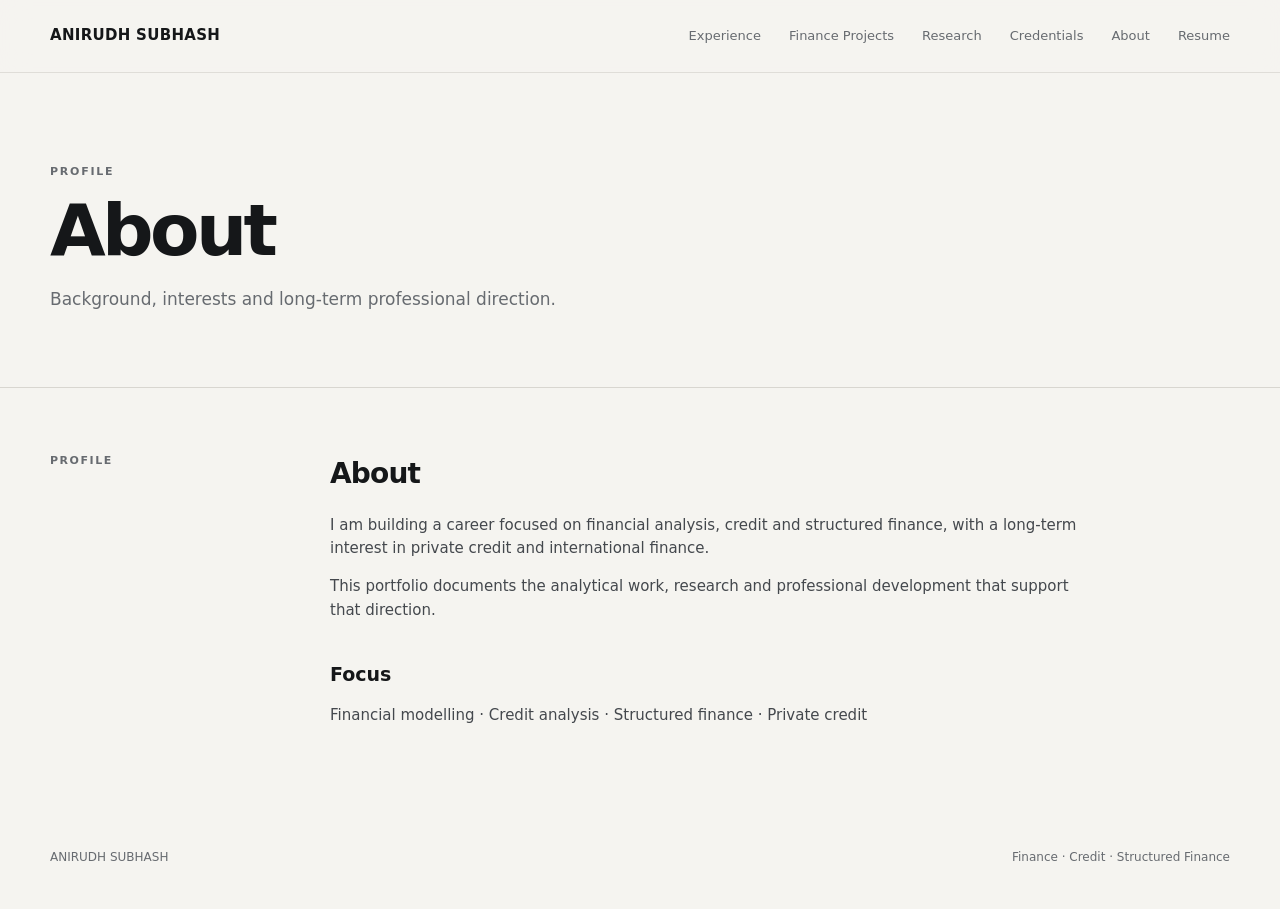
==== about.html @ 602c7611 "Add files via upload" ====
<!doctype html>
<html lang="en">
<head>
<meta charset="utf-8">
<meta name="viewport" content="width=device-width, initial-scale=1">
<title>About — Anirudh Subhash</title>
<meta name="description" content="Background, interests and long-term professional direction.">
<link rel="stylesheet" href="style.css">
</head>
<body>
<header class="site-header">
  <div class="container nav">
    <a class="wordmark" href="index.html">ANIRUDH SUBHASH</a>
    <nav class="nav-links">
      <a href="experience.html">Experience</a>
      <a href="finance-projects.html">Finance Projects</a>
      <a href="research.html">Research</a>
      <a href="credentials.html">Credentials</a>
      <a href="about.html">About</a>
      <a href="resume.html">Resume</a>
    </nav>
    <button class="menu" aria-label="Menu">☰</button>
  </div>
</header>
<main>
<section class="page-hero">
  <div class="container">
    <div class="eyebrow">Profile</div>
    <h1>About</h1>
    <p>Background, interests and long-term professional direction.</p>
  </div>
</section>
<section class="content">
  <div class="container">
    
<div class="content-grid">
  <div class="content-label">Profile</div>
  <div class="prose">
    <h2>About</h2>
    <p>I am building a career focused on financial analysis, credit and structured finance, with a long-term interest in private credit and international finance.</p>
    <p>This portfolio documents the analytical work, research and professional development that support that direction.</p>
    <h3>Focus</h3>
    <p>Financial modelling · Credit analysis · Structured finance · Private credit</p>
  </div>
</div>
  </div>
</section>
</main>
<footer class="footer"><div class="container footer-row"><span>ANIRUDH SUBHASH</span><span>Finance · Credit · Structured Finance</span></div></footer>
</body>
</html>
---- style.css ----
:root{
  --bg:#f5f4f0;
  --surface:#faf9f6;
  --text:#151719;
  --muted:#676b70;
  --line:#d8d6d0;
  --accent:#16283d;
  --accent-soft:#e9edf1;
  --max:1180px;
  --serif: Georgia, "Times New Roman", serif;
  --sans: Inter, ui-sans-serif, system-ui, -apple-system, BlinkMacSystemFont, "Segoe UI", sans-serif;
}
*{box-sizing:border-box}
html{scroll-behavior:smooth}
body{margin:0;background:var(--bg);color:var(--text);font-family:var(--sans);line-height:1.55}
a{color:inherit;text-decoration:none}
.container{width:min(calc(100% - 48px),var(--max));margin:0 auto}
.site-header{position:sticky;top:0;z-index:20;background:rgba(245,244,240,.92);backdrop-filter:blur(14px);border-bottom:1px solid rgba(216,214,208,.75)}
.nav{height:72px;display:flex;align-items:center;justify-content:space-between}
.wordmark{font-size:15px;font-weight:700;letter-spacing:.02em}
.nav-links{display:flex;gap:28px;align-items:center;font-size:13px;color:var(--muted)}
.nav-links a:hover,.text-link:hover{color:var(--accent)}
.menu{display:none;background:none;border:0;font-size:22px}
.eyebrow{font-size:11px;letter-spacing:.16em;text-transform:uppercase;color:var(--muted);font-weight:700}
.hero{padding:116px 0 88px;border-bottom:1px solid var(--line)}
.hero h1{font-size:clamp(54px,8vw,92px);line-height:.96;letter-spacing:-.055em;margin:18px 0 30px;font-weight:650;max-width:900px}
.hero .position{font-size:20px;color:var(--accent);margin-bottom:10px}
.hero .location{font-size:14px;color:var(--muted)}
.hero-copy{max-width:720px;font-size:18px;color:#41454a;margin:34px 0 0}
.hero-actions{display:flex;gap:12px;margin-top:34px;flex-wrap:wrap}
.button{display:inline-flex;align-items:center;justify-content:center;min-height:44px;padding:0 18px;border:1px solid var(--text);font-size:13px;font-weight:650;transition:.2s ease}
.button.primary{background:var(--accent);color:#fff;border-color:var(--accent)}
.button.secondary{background:transparent}
.button:hover{transform:translateY(-1px)}
.section{padding:82px 0;border-bottom:1px solid var(--line)}
.section-head{display:flex;justify-content:space-between;gap:30px;align-items:end;margin-bottom:32px}
.section h2{font-size:34px;letter-spacing:-.035em;margin:7px 0 0}
.section-intro{max-width:520px;color:var(--muted);font-size:15px}
.card-grid{display:grid;grid-template-columns:repeat(2,minmax(0,1fr));gap:1px;background:var(--line);border:1px solid var(--line)}
.card{display:flex;flex-direction:column;justify-content:space-between;min-height:250px;padding:30px;background:var(--surface);transition:background .2s ease, transform .2s ease}
.card:hover{background:#fff;transform:translateY(-2px)}
.card-num{font-family:var(--serif);font-size:16px;color:var(--muted)}
.card h3{font-size:22px;letter-spacing:-.02em;margin:28px 0 8px}
.card p{font-size:14px;color:var(--muted);max-width:430px;margin:0}
.card-arrow{align-self:flex-end;font-size:20px;color:var(--accent)}
.footer{padding:42px 0;color:var(--muted);font-size:12px}
.footer-row{display:flex;justify-content:space-between;gap:20px}
.page-hero{padding:90px 0 58px;border-bottom:1px solid var(--line)}
.page-hero h1{font-size:clamp(44px,6vw,72px);letter-spacing:-.05em;line-height:1;margin:14px 0 20px}
.page-hero p{max-width:700px;color:var(--muted);font-size:17px}
.content{padding:64px 0}
.content-grid{display:grid;grid-template-columns:220px 1fr;gap:60px}
.content-label{font-size:11px;text-transform:uppercase;letter-spacing:.14em;font-weight:700;color:var(--muted)}
.prose{max-width:760px}
.prose h2{font-size:28px;letter-spacing:-.03em;margin:0 0 18px}
.prose h3{font-size:19px;margin:38px 0 10px}
.prose p,.prose li{font-size:15px;color:#44484d}
.prose ul{padding-left:20px}
.meta{display:grid;grid-template-columns:repeat(3,1fr);border:1px solid var(--line);margin:30px 0}
.meta div{padding:18px;border-right:1px solid var(--line)}
.meta div:last-child{border-right:0}
.meta span{display:block;font-size:10px;text-transform:uppercase;letter-spacing:.12em;color:var(--muted);margin-bottom:5px}
.project-list{display:grid;gap:12px}
.project-row{display:grid;grid-template-columns:90px 1fr auto;gap:24px;align-items:center;border-top:1px solid var(--line);padding:24px 0}
.project-row:last-child{border-bottom:1px solid var(--line)}
.project-row .number{font-family:var(--serif);color:var(--muted)}
.project-row h3{margin:0;font-size:19px}
.project-row p{margin:4px 0 0;color:var(--muted);font-size:13px}
.status{font-size:10px;text-transform:uppercase;letter-spacing:.1em;color:var(--muted);white-space:nowrap}
.note{padding:20px;border-left:2px solid var(--accent);background:var(--accent-soft);font-size:14px;color:#3f454b}
.resume-box{border:1px solid var(--line);background:var(--surface);padding:38px;display:flex;justify-content:space-between;align-items:center;gap:30px}
.small{font-size:12px;color:var(--muted)}
@media(max-width:760px){
  .container{width:min(calc(100% - 32px),var(--max))}
  .nav-links{display:none}
  .menu{display:block}
  .hero{padding:82px 0 64px}
  .hero h1{font-size:52px}
  .hero-copy{font-size:16px}
  .card-grid{grid-template-columns:1fr}
  .card{min-height:210px}
  .content-grid{grid-template-columns:1fr;gap:25px}
  .meta{grid-template-columns:1fr}
  .meta div{border-right:0;border-bottom:1px solid var(--line)}
  .meta div:last-child{border-bottom:0}
  .project-row{grid-template-columns:48px 1fr}
  .project-row .status{grid-column:2}
  .resume-box{display:block}
  .resume-box .button{margin-top:22px}
  .footer-row{display:block}
}
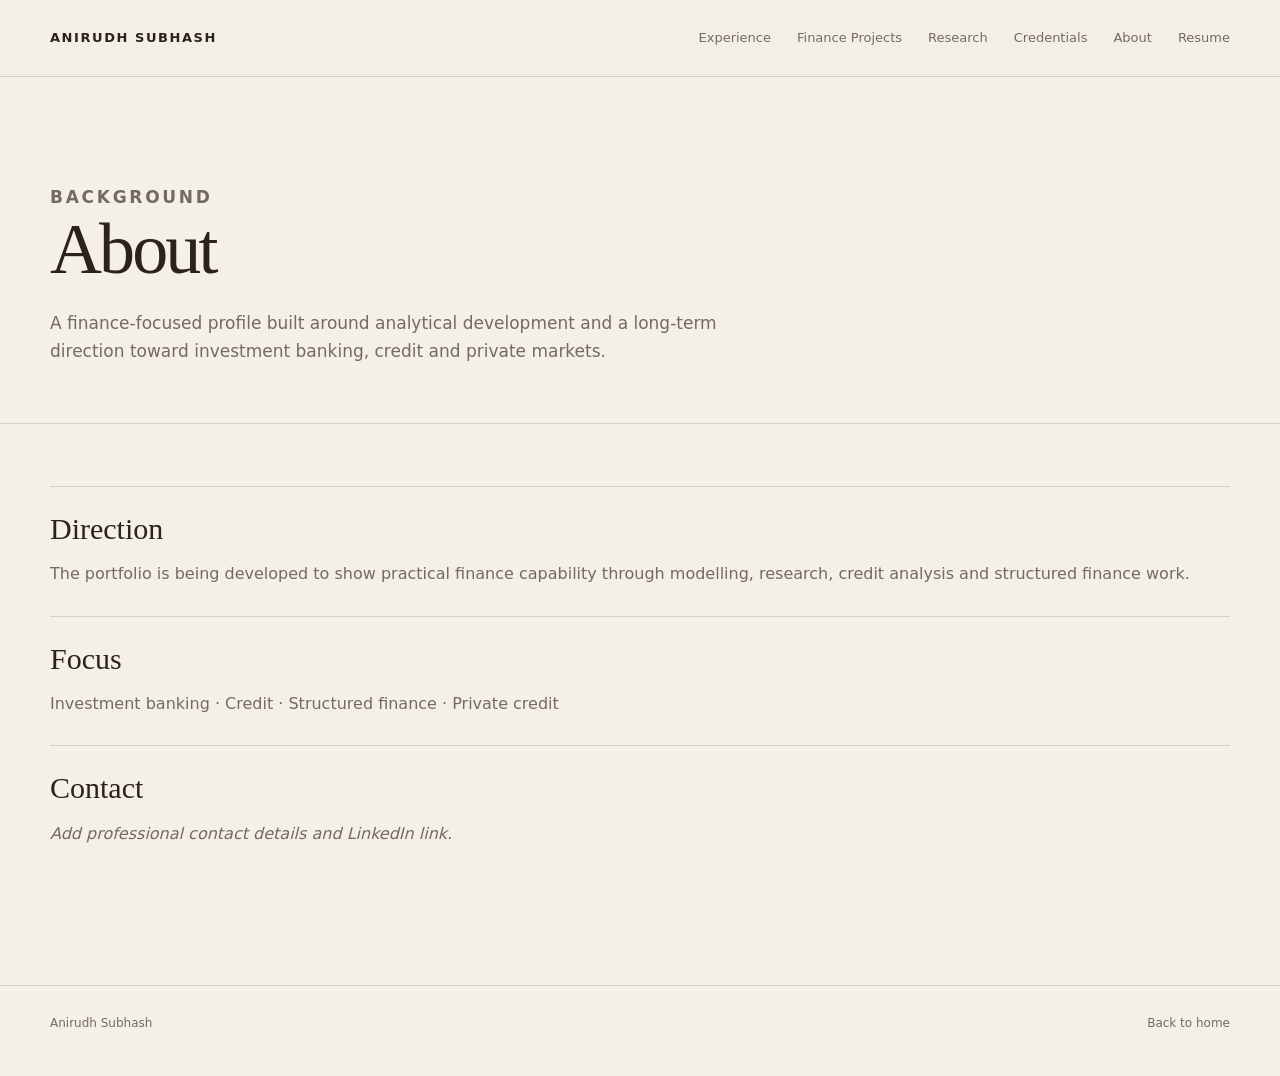
==== commit 6097e84c: "Add files via upload" ====
--- a/about.html
+++ b/about.html
@@ -1,51 +1 @@
-<!doctype html>
-<html lang="en">
-<head>
-<meta charset="utf-8">
-<meta name="viewport" content="width=device-width, initial-scale=1">
-<title>About — Anirudh Subhash</title>
-<meta name="description" content="Background, interests and long-term professional direction.">
-<link rel="stylesheet" href="style.css">
-</head>
-<body>
-<header class="site-header">
-  <div class="container nav">
-    <a class="wordmark" href="index.html">ANIRUDH SUBHASH</a>
-    <nav class="nav-links">
-      <a href="experience.html">Experience</a>
-      <a href="finance-projects.html">Finance Projects</a>
-      <a href="research.html">Research</a>
-      <a href="credentials.html">Credentials</a>
-      <a href="about.html">About</a>
-      <a href="resume.html">Resume</a>
-    </nav>
-    <button class="menu" aria-label="Menu">☰</button>
-  </div>
-</header>
-<main>
-<section class="page-hero">
-  <div class="container">
-    <div class="eyebrow">Profile</div>
-    <h1>About</h1>
-    <p>Background, interests and long-term professional direction.</p>
-  </div>
-</section>
-<section class="content">
-  <div class="container">
-    
-<div class="content-grid">
-  <div class="content-label">Profile</div>
-  <div class="prose">
-    <h2>About</h2>
-    <p>I am building a career focused on financial analysis, credit and structured finance, with a long-term interest in private credit and international finance.</p>
-    <p>This portfolio documents the analytical work, research and professional development that support that direction.</p>
-    <h3>Focus</h3>
-    <p>Financial modelling · Credit analysis · Structured finance · Private credit</p>
-  </div>
-</div>
-  </div>
-</section>
-</main>
-<footer class="footer"><div class="container footer-row"><span>ANIRUDH SUBHASH</span><span>Finance · Credit · Structured Finance</span></div></footer>
-</body>
-</html>+<!doctype html><html lang="en"><head><meta charset="utf-8"><meta name="viewport" content="width=device-width,initial-scale=1"><title>About — Anirudh Subhash</title><link rel="stylesheet" href="style.css"></head><body><header class="site-header"><div class="container header-inner"><a class="brand" href="index.html">Anirudh Subhash</a><nav class="nav"><a href="experience.html">Experience</a><a href="finance-projects.html">Finance Projects</a><a href="research.html">Research</a><a href="credentials.html">Credentials</a><a href="about.html">About</a><a href="resume.html">Resume</a></nav></div></header><main><section class="page-hero"><div class="container"><p class="eyebrow">Background</p><h1>About</h1><p>A finance-focused profile built around analytical development and a long-term direction toward investment banking, credit and private markets.</p></div></section><section class="content"><div class="container"><div class="content-card"><h2>Direction</h2><p>The portfolio is being developed to show practical finance capability through modelling, research, credit analysis and structured finance work.</p></div><div class="content-card"><h2>Focus</h2><p>Investment banking · Credit · Structured finance · Private credit</p></div><div class="content-card"><h2>Contact</h2><p class="placeholder">Add professional contact details and LinkedIn link.</p></div></div></section></main><footer class="footer"><div class="container footer-inner"><span>Anirudh Subhash</span><a href="index.html">Back to home</a></div></footer></body></html>
--- a/style.css
+++ b/style.css
@@ -1,92 +1 @@
-
-:root{
-  --bg:#f5f4f0;
-  --surface:#faf9f6;
-  --text:#151719;
-  --muted:#676b70;
-  --line:#d8d6d0;
-  --accent:#16283d;
-  --accent-soft:#e9edf1;
-  --max:1180px;
-  --serif: Georgia, "Times New Roman", serif;
-  --sans: Inter, ui-sans-serif, system-ui, -apple-system, BlinkMacSystemFont, "Segoe UI", sans-serif;
-}
-*{box-sizing:border-box}
-html{scroll-behavior:smooth}
-body{margin:0;background:var(--bg);color:var(--text);font-family:var(--sans);line-height:1.55}
-a{color:inherit;text-decoration:none}
-.container{width:min(calc(100% - 48px),var(--max));margin:0 auto}
-.site-header{position:sticky;top:0;z-index:20;background:rgba(245,244,240,.92);backdrop-filter:blur(14px);border-bottom:1px solid rgba(216,214,208,.75)}
-.nav{height:72px;display:flex;align-items:center;justify-content:space-between}
-.wordmark{font-size:15px;font-weight:700;letter-spacing:.02em}
-.nav-links{display:flex;gap:28px;align-items:center;font-size:13px;color:var(--muted)}
-.nav-links a:hover,.text-link:hover{color:var(--accent)}
-.menu{display:none;background:none;border:0;font-size:22px}
-.eyebrow{font-size:11px;letter-spacing:.16em;text-transform:uppercase;color:var(--muted);font-weight:700}
-.hero{padding:116px 0 88px;border-bottom:1px solid var(--line)}
-.hero h1{font-size:clamp(54px,8vw,92px);line-height:.96;letter-spacing:-.055em;margin:18px 0 30px;font-weight:650;max-width:900px}
-.hero .position{font-size:20px;color:var(--accent);margin-bottom:10px}
-.hero .location{font-size:14px;color:var(--muted)}
-.hero-copy{max-width:720px;font-size:18px;color:#41454a;margin:34px 0 0}
-.hero-actions{display:flex;gap:12px;margin-top:34px;flex-wrap:wrap}
-.button{display:inline-flex;align-items:center;justify-content:center;min-height:44px;padding:0 18px;border:1px solid var(--text);font-size:13px;font-weight:650;transition:.2s ease}
-.button.primary{background:var(--accent);color:#fff;border-color:var(--accent)}
-.button.secondary{background:transparent}
-.button:hover{transform:translateY(-1px)}
-.section{padding:82px 0;border-bottom:1px solid var(--line)}
-.section-head{display:flex;justify-content:space-between;gap:30px;align-items:end;margin-bottom:32px}
-.section h2{font-size:34px;letter-spacing:-.035em;margin:7px 0 0}
-.section-intro{max-width:520px;color:var(--muted);font-size:15px}
-.card-grid{display:grid;grid-template-columns:repeat(2,minmax(0,1fr));gap:1px;background:var(--line);border:1px solid var(--line)}
-.card{display:flex;flex-direction:column;justify-content:space-between;min-height:250px;padding:30px;background:var(--surface);transition:background .2s ease, transform .2s ease}
-.card:hover{background:#fff;transform:translateY(-2px)}
-.card-num{font-family:var(--serif);font-size:16px;color:var(--muted)}
-.card h3{font-size:22px;letter-spacing:-.02em;margin:28px 0 8px}
-.card p{font-size:14px;color:var(--muted);max-width:430px;margin:0}
-.card-arrow{align-self:flex-end;font-size:20px;color:var(--accent)}
-.footer{padding:42px 0;color:var(--muted);font-size:12px}
-.footer-row{display:flex;justify-content:space-between;gap:20px}
-.page-hero{padding:90px 0 58px;border-bottom:1px solid var(--line)}
-.page-hero h1{font-size:clamp(44px,6vw,72px);letter-spacing:-.05em;line-height:1;margin:14px 0 20px}
-.page-hero p{max-width:700px;color:var(--muted);font-size:17px}
-.content{padding:64px 0}
-.content-grid{display:grid;grid-template-columns:220px 1fr;gap:60px}
-.content-label{font-size:11px;text-transform:uppercase;letter-spacing:.14em;font-weight:700;color:var(--muted)}
-.prose{max-width:760px}
-.prose h2{font-size:28px;letter-spacing:-.03em;margin:0 0 18px}
-.prose h3{font-size:19px;margin:38px 0 10px}
-.prose p,.prose li{font-size:15px;color:#44484d}
-.prose ul{padding-left:20px}
-.meta{display:grid;grid-template-columns:repeat(3,1fr);border:1px solid var(--line);margin:30px 0}
-.meta div{padding:18px;border-right:1px solid var(--line)}
-.meta div:last-child{border-right:0}
-.meta span{display:block;font-size:10px;text-transform:uppercase;letter-spacing:.12em;color:var(--muted);margin-bottom:5px}
-.project-list{display:grid;gap:12px}
-.project-row{display:grid;grid-template-columns:90px 1fr auto;gap:24px;align-items:center;border-top:1px solid var(--line);padding:24px 0}
-.project-row:last-child{border-bottom:1px solid var(--line)}
-.project-row .number{font-family:var(--serif);color:var(--muted)}
-.project-row h3{margin:0;font-size:19px}
-.project-row p{margin:4px 0 0;color:var(--muted);font-size:13px}
-.status{font-size:10px;text-transform:uppercase;letter-spacing:.1em;color:var(--muted);white-space:nowrap}
-.note{padding:20px;border-left:2px solid var(--accent);background:var(--accent-soft);font-size:14px;color:#3f454b}
-.resume-box{border:1px solid var(--line);background:var(--surface);padding:38px;display:flex;justify-content:space-between;align-items:center;gap:30px}
-.small{font-size:12px;color:var(--muted)}
-@media(max-width:760px){
-  .container{width:min(calc(100% - 32px),var(--max))}
-  .nav-links{display:none}
-  .menu{display:block}
-  .hero{padding:82px 0 64px}
-  .hero h1{font-size:52px}
-  .hero-copy{font-size:16px}
-  .card-grid{grid-template-columns:1fr}
-  .card{min-height:210px}
-  .content-grid{grid-template-columns:1fr;gap:25px}
-  .meta{grid-template-columns:1fr}
-  .meta div{border-right:0;border-bottom:1px solid var(--line)}
-  .meta div:last-child{border-bottom:0}
-  .project-row{grid-template-columns:48px 1fr}
-  .project-row .status{grid-column:2}
-  .resume-box{display:block}
-  .resume-box .button{margin-top:22px}
-  .footer-row{display:block}
-}
+:root{--bg:#F4EFE7;--surface:#FAF7F1;--text:#2C211B;--muted:#756A60;--accent:#6B4A36;--border:#D9CFC3;--hover:#EDE3D7;--max:1180px}*{box-sizing:border-box}html{scroll-behavior:smooth}body{margin:0;background:var(--bg);color:var(--text);font-family:Inter,ui-sans-serif,system-ui,-apple-system,BlinkMacSystemFont,"Segoe UI",sans-serif;line-height:1.65}a{color:inherit;text-decoration:none}.container{width:min(calc(100% - 48px),var(--max));margin:0 auto}.site-header{border-bottom:1px solid var(--border);background:rgba(244,239,231,.92);position:sticky;top:0;z-index:20;backdrop-filter:blur(10px)}.header-inner{min-height:76px;display:flex;align-items:center;justify-content:space-between;gap:32px}.brand{font-size:13px;font-weight:700;letter-spacing:.12em;text-transform:uppercase;white-space:nowrap}.nav{display:flex;align-items:center;gap:26px;flex-wrap:wrap}.nav a{font-size:13px;color:var(--muted);transition:color .2s ease}.nav a:hover,.nav a.active{color:var(--text)}.hero{padding:108px 0 92px;max-width:900px}.eyebrow{margin:0 0 22px;font-size:11px;font-weight:700;letter-spacing:.16em;text-transform:uppercase;color:var(--accent)}h1,h2,h3{font-family:Georgia,"Times New Roman",serif;font-weight:400;line-height:1.08;margin:0}.hero h1{font-size:clamp(52px,8vw,86px);letter-spacing:-.045em}.hero .role{margin:22px 0 24px;font-family:Georgia,"Times New Roman",serif;font-size:clamp(22px,3vw,32px);color:var(--accent)}.hero p{max-width:720px;margin:0;color:var(--muted);font-size:17px;line-height:1.8}.section{padding:0 0 104px}.section-heading{margin-bottom:34px}.section-heading h2{font-size:42px;letter-spacing:-.025em}.section-heading p{max-width:680px;color:var(--muted);margin:14px 0 0}.area-grid{display:grid;grid-template-columns:repeat(2,minmax(0,1fr));gap:18px}.area-card{min-height:210px;padding:30px 32px;border:1px solid var(--border);background:var(--surface);display:flex;flex-direction:column;justify-content:space-between;transition:background .2s ease,border-color .2s ease,transform .2s ease}.area-card:hover{background:var(--hover);border-color:#C9BBAE;transform:translateY(-2px)}.area-card h3{font-size:30px}.area-card p{margin:12px 0 0;color:var(--muted);max-width:500px}.arrow{align-self:flex-end;font-size:22px;color:var(--accent);margin-top:24px}.page-hero{padding:86px 0 58px;border-bottom:1px solid var(--border)}.page-hero h1{font-size:clamp(46px,7vw,72px);letter-spacing:-.04em}.page-hero p{max-width:700px;color:var(--muted);font-size:17px;margin:20px 0 0}.content{padding:62px 0 110px}.content-grid{display:grid;grid-template-columns:repeat(2,minmax(0,1fr));gap:18px}.content-card{border-top:1px solid var(--border);padding:26px 0 12px}.content-card h2{font-size:30px;margin-bottom:12px}.content-card p,.content-card li{color:var(--muted)}.content-card ul{padding-left:20px}.meta{display:inline-block;font-size:11px;letter-spacing:.12em;text-transform:uppercase;color:var(--accent);font-weight:700;margin-bottom:12px}.project{border-top:1px solid var(--border);padding:32px 0;display:grid;grid-template-columns:220px 1fr;gap:44px}.project h2{font-size:32px}.project p{color:var(--muted);margin:0 0 10px}.placeholder{color:var(--muted);font-style:italic}.footer{border-top:1px solid var(--border);padding:28px 0 42px;color:var(--muted);font-size:12px}.footer-inner{display:flex;justify-content:space-between;gap:20px}@media(max-width:800px){.container{width:min(calc(100% - 32px),var(--max))}.header-inner{align-items:flex-start;padding:18px 0;flex-direction:column;gap:14px}.nav{gap:14px 18px}.hero{padding:72px 0 66px}.hero h1{font-size:56px}.area-grid,.content-grid{grid-template-columns:1fr}.area-card{min-height:185px}.project{grid-template-columns:1fr;gap:8px}.page-hero{padding:64px 0 44px}.footer-inner{flex-direction:column}}
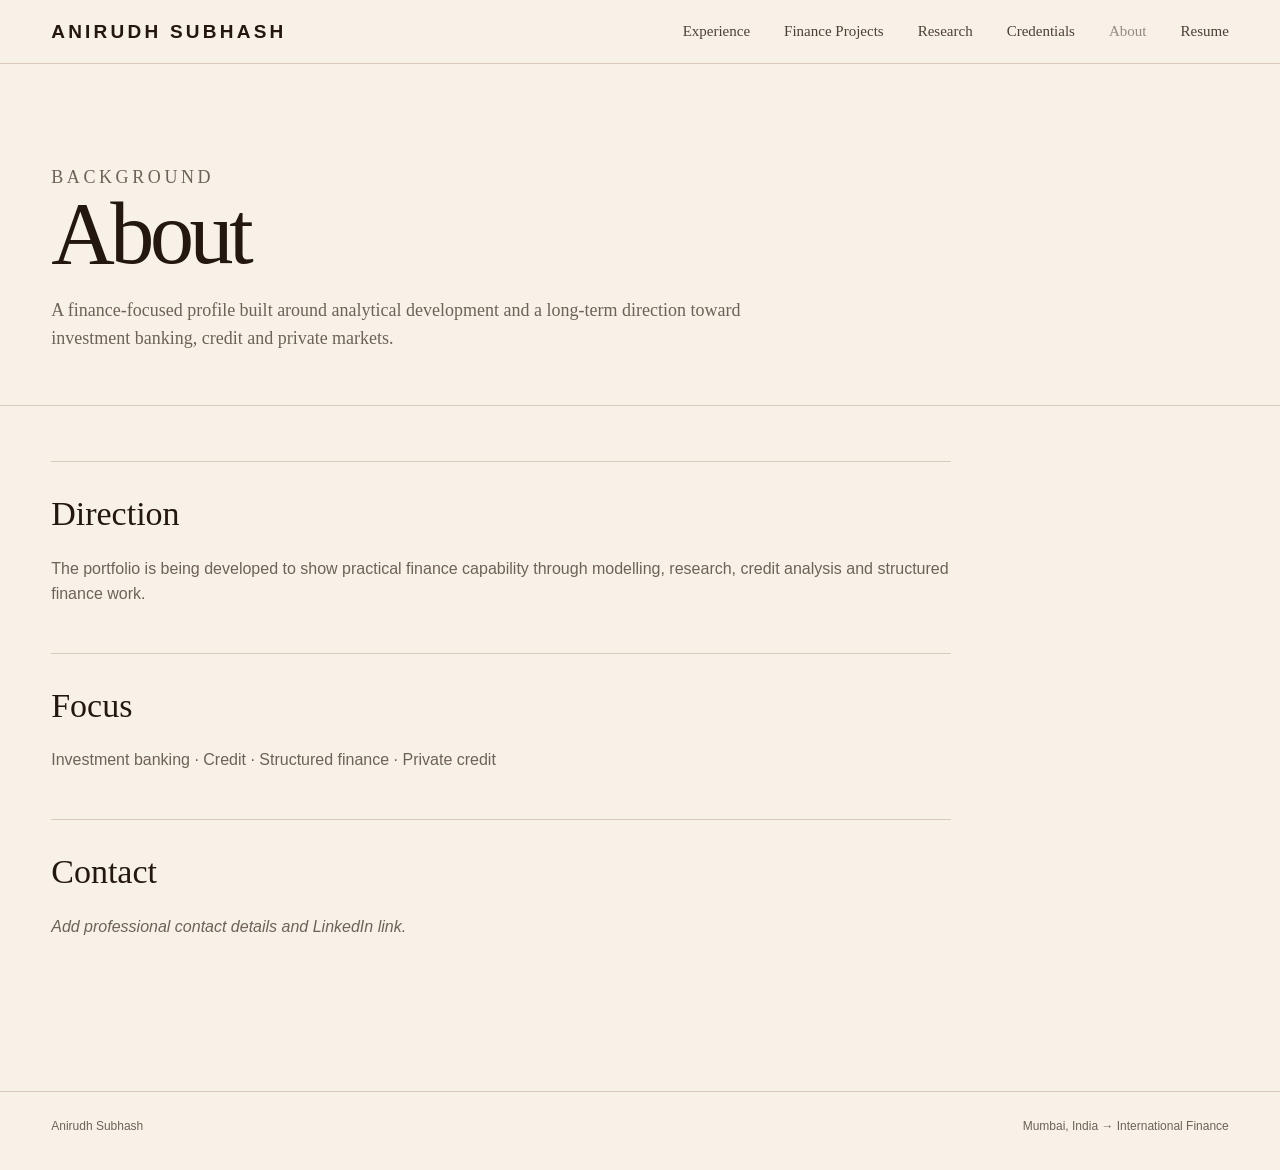
==== commit 86407a6e: "Add files via upload" ====
--- a/about.html
+++ b/about.html
@@ -1 +1,12 @@
-<!doctype html><html lang="en"><head><meta charset="utf-8"><meta name="viewport" content="width=device-width,initial-scale=1"><title>About — Anirudh Subhash</title><link rel="stylesheet" href="style.css"></head><body><header class="site-header"><div class="container header-inner"><a class="brand" href="index.html">Anirudh Subhash</a><nav class="nav"><a href="experience.html">Experience</a><a href="finance-projects.html">Finance Projects</a><a href="research.html">Research</a><a href="credentials.html">Credentials</a><a href="about.html">About</a><a href="resume.html">Resume</a></nav></div></header><main><section class="page-hero"><div class="container"><p class="eyebrow">Background</p><h1>About</h1><p>A finance-focused profile built around analytical development and a long-term direction toward investment banking, credit and private markets.</p></div></section><section class="content"><div class="container"><div class="content-card"><h2>Direction</h2><p>The portfolio is being developed to show practical finance capability through modelling, research, credit analysis and structured finance work.</p></div><div class="content-card"><h2>Focus</h2><p>Investment banking · Credit · Structured finance · Private credit</p></div><div class="content-card"><h2>Contact</h2><p class="placeholder">Add professional contact details and LinkedIn link.</p></div></div></section></main><footer class="footer"><div class="container footer-inner"><span>Anirudh Subhash</span><a href="index.html">Back to home</a></div></footer></body></html>+<!doctype html>
+<html lang="en"><head><meta charset="utf-8"><meta name="viewport" content="width=device-width,initial-scale=1">
+<title>About — Anirudh Subhash</title><link rel="stylesheet" href="style.css"></head>
+<body><header class="site-header"><div class="container header-inner">
+<a class="brand" href="index.html">ANIRUDH SUBHASH</a><nav class="nav"><a class="" href="experience.html">Experience</a><a class="" href="finance-projects.html">Finance Projects</a><a class="" href="research.html">Research</a><a class="" href="credentials.html">Credentials</a><a class="active" href="about.html">About</a><a class="" href="resume.html">Resume</a></nav>
+</div></header><main><section class="page-hero"><div class="container"><p class="eyebrow">Background</p><h1>About</h1><p>A finance-focused profile built around analytical development and a long-term direction toward investment banking, credit and private markets.</p></div></section><section class="content"><div class="container">
+<div class="content-card"><h2>Direction</h2><p>The portfolio is being developed to show practical finance capability through modelling, research, credit analysis and structured finance work.</p></div>
+<div class="content-card"><h2>Focus</h2><p>Investment banking · Credit · Structured finance · Private credit</p></div>
+<div class="content-card"><h2>Contact</h2><p class="placeholder">Add professional contact details and LinkedIn link.</p></div>
+</div></section></main>
+<footer class="footer"><div class="container footer-inner"><span>Anirudh Subhash</span><span>Mumbai, India → International Finance</span></div></footer>
+</body></html>
--- a/style.css
+++ b/style.css
@@ -1 +1,90 @@
-:root{--bg:#F4EFE7;--surface:#FAF7F1;--text:#2C211B;--muted:#756A60;--accent:#6B4A36;--border:#D9CFC3;--hover:#EDE3D7;--max:1180px}*{box-sizing:border-box}html{scroll-behavior:smooth}body{margin:0;background:var(--bg);color:var(--text);font-family:Inter,ui-sans-serif,system-ui,-apple-system,BlinkMacSystemFont,"Segoe UI",sans-serif;line-height:1.65}a{color:inherit;text-decoration:none}.container{width:min(calc(100% - 48px),var(--max));margin:0 auto}.site-header{border-bottom:1px solid var(--border);background:rgba(244,239,231,.92);position:sticky;top:0;z-index:20;backdrop-filter:blur(10px)}.header-inner{min-height:76px;display:flex;align-items:center;justify-content:space-between;gap:32px}.brand{font-size:13px;font-weight:700;letter-spacing:.12em;text-transform:uppercase;white-space:nowrap}.nav{display:flex;align-items:center;gap:26px;flex-wrap:wrap}.nav a{font-size:13px;color:var(--muted);transition:color .2s ease}.nav a:hover,.nav a.active{color:var(--text)}.hero{padding:108px 0 92px;max-width:900px}.eyebrow{margin:0 0 22px;font-size:11px;font-weight:700;letter-spacing:.16em;text-transform:uppercase;color:var(--accent)}h1,h2,h3{font-family:Georgia,"Times New Roman",serif;font-weight:400;line-height:1.08;margin:0}.hero h1{font-size:clamp(52px,8vw,86px);letter-spacing:-.045em}.hero .role{margin:22px 0 24px;font-family:Georgia,"Times New Roman",serif;font-size:clamp(22px,3vw,32px);color:var(--accent)}.hero p{max-width:720px;margin:0;color:var(--muted);font-size:17px;line-height:1.8}.section{padding:0 0 104px}.section-heading{margin-bottom:34px}.section-heading h2{font-size:42px;letter-spacing:-.025em}.section-heading p{max-width:680px;color:var(--muted);margin:14px 0 0}.area-grid{display:grid;grid-template-columns:repeat(2,minmax(0,1fr));gap:18px}.area-card{min-height:210px;padding:30px 32px;border:1px solid var(--border);background:var(--surface);display:flex;flex-direction:column;justify-content:space-between;transition:background .2s ease,border-color .2s ease,transform .2s ease}.area-card:hover{background:var(--hover);border-color:#C9BBAE;transform:translateY(-2px)}.area-card h3{font-size:30px}.area-card p{margin:12px 0 0;color:var(--muted);max-width:500px}.arrow{align-self:flex-end;font-size:22px;color:var(--accent);margin-top:24px}.page-hero{padding:86px 0 58px;border-bottom:1px solid var(--border)}.page-hero h1{font-size:clamp(46px,7vw,72px);letter-spacing:-.04em}.page-hero p{max-width:700px;color:var(--muted);font-size:17px;margin:20px 0 0}.content{padding:62px 0 110px}.content-grid{display:grid;grid-template-columns:repeat(2,minmax(0,1fr));gap:18px}.content-card{border-top:1px solid var(--border);padding:26px 0 12px}.content-card h2{font-size:30px;margin-bottom:12px}.content-card p,.content-card li{color:var(--muted)}.content-card ul{padding-left:20px}.meta{display:inline-block;font-size:11px;letter-spacing:.12em;text-transform:uppercase;color:var(--accent);font-weight:700;margin-bottom:12px}.project{border-top:1px solid var(--border);padding:32px 0;display:grid;grid-template-columns:220px 1fr;gap:44px}.project h2{font-size:32px}.project p{color:var(--muted);margin:0 0 10px}.placeholder{color:var(--muted);font-style:italic}.footer{border-top:1px solid var(--border);padding:28px 0 42px;color:var(--muted);font-size:12px}.footer-inner{display:flex;justify-content:space-between;gap:20px}@media(max-width:800px){.container{width:min(calc(100% - 32px),var(--max))}.header-inner{align-items:flex-start;padding:18px 0;flex-direction:column;gap:14px}.nav{gap:14px 18px}.hero{padding:72px 0 66px}.hero h1{font-size:56px}.area-grid,.content-grid{grid-template-columns:1fr}.area-card{min-height:185px}.project{grid-template-columns:1fr;gap:8px}.page-hero{padding:64px 0 44px}.footer-inner{flex-direction:column}}
+
+:root{
+  --espresso:#24170f;
+  --brown:#8B4513;
+  --sienna:#A0522D;
+  --tan:#D2B48C;
+  --khaki:#C19A6B;
+  --orange:#CD853F;
+  --cream:#F7F1E8;
+  --ivory:#FCF9F4;
+  --line:#D9CABB;
+  --muted:#6E6258;
+}
+
+*{box-sizing:border-box}
+html{scroll-behavior:smooth}
+body{margin:0;background:var(--cream);color:var(--espresso);font-family:Arial,Helvetica,sans-serif;line-height:1.55}
+a{color:inherit;text-decoration:none}
+.container{width:min(92vw,1400px);margin:auto}
+
+.site-header{height:64px;border-bottom:1px solid var(--line);background:rgba(247,241,232,.96);position:sticky;top:0;z-index:10}
+.header-inner{height:100%;display:flex;align-items:center;justify-content:space-between;gap:30px}
+.brand{font-size:19px;letter-spacing:.17em;font-weight:600;white-space:nowrap}
+.nav{display:flex;gap:34px;align-items:center}
+.nav a{font-family:Georgia,"Times New Roman",serif;font-size:15px;color:#4d4037;transition:opacity .2s}
+.nav a:hover,.nav a.active{opacity:.58}
+
+.hero{display:grid;grid-template-columns:1.05fr .95fr;gap:34px;padding:60px 0 28px;align-items:stretch}
+.hero-copy{padding:54px 18px 45px 14px}
+.rule{width:44px;height:2px;background:var(--sienna);margin-bottom:30px}
+.eyebrow{font-family:Georgia,"Times New Roman",serif;text-transform:uppercase;letter-spacing:.2em;font-size:13px;color:var(--sienna);margin:0 0 26px}
+.hero h1{font-family:Georgia,"Times New Roman",serif;font-weight:400;font-size:clamp(58px,7.3vw,104px);letter-spacing:-.055em;line-height:.93;margin:0}
+.location{font-family:Georgia,"Times New Roman",serif;font-size:24px;color:var(--sienna);margin:25px 0}
+.hero-description{font-family:Georgia,"Times New Roman",serif;color:#5d5148;font-size:18px;line-height:1.55;max-width:620px;margin:0}
+
+.architecture{
+  min-height:420px;position:relative;overflow:hidden;
+  background:
+    linear-gradient(90deg,transparent 0 13%,rgba(36,23,15,.18) 13% 17%,transparent 17% 32%,rgba(36,23,15,.26) 32% 37%,transparent 37% 52%,rgba(36,23,15,.14) 52% 56%,transparent 56% 78%,rgba(36,23,15,.2) 78% 84%,transparent 84%),
+    linear-gradient(135deg,#C19A6B 0%,#E2CCAA 45%,#8f6849 100%);
+}
+.architecture:after{content:"";position:absolute;inset:0;background:linear-gradient(115deg,transparent 0 48%,rgba(255,255,255,.25) 48% 55%,transparent 55%)}
+.arch-text{position:absolute;right:12%;top:38%;z-index:2;font-family:Georgia,"Times New Roman",serif;text-transform:uppercase;letter-spacing:.2em;font-size:14px;line-height:1.7}
+.arch-text:after{content:"";display:block;width:28px;height:1px;background:var(--espresso);margin-top:18px}
+
+.cards{display:grid;grid-template-columns:repeat(3,1fr);gap:20px;padding:0 0 78px}
+.card{min-height:190px;padding:28px 34px 25px;border:1px solid rgba(36,23,15,.16);display:flex;flex-direction:column;justify-content:space-between;transition:transform .2s,filter .2s}
+.card:hover{transform:translateY(-3px);filter:brightness(.98)}
+.card:nth-child(1){background:var(--brown);color:#fff9f1}
+.card:nth-child(2){background:var(--sienna);color:#fff9f1}
+.card:nth-child(3){background:var(--tan);color:var(--espresso)}
+.card:nth-child(4){background:var(--khaki);color:var(--espresso)}
+.card:nth-child(5){background:var(--orange);color:var(--espresso)}
+.card:nth-child(6){background:#77472f;color:#fff9f1}
+.card-top{display:flex;justify-content:space-between;align-items:flex-start}
+.card-icon{font-size:22px;line-height:1}
+.card h2{font-family:Georgia,"Times New Roman",serif;font-weight:400;font-size:30px;line-height:1.05;margin:20px 0 10px}
+.card p{font-family:Georgia,"Times New Roman",serif;font-size:16px;line-height:1.35;max-width:390px;margin:0}
+.card-bottom{display:flex;justify-content:space-between;align-items:flex-end;margin-top:22px}
+.card-line{width:46px;height:1px;background:currentColor}
+.card-arrow{font-size:25px;line-height:1}
+
+.footer{border-top:1px solid var(--line);padding:25px 0 35px;color:var(--muted);font-size:12px}
+.footer-inner{display:flex;justify-content:space-between;gap:20px}
+
+.page-hero{padding:78px 0 52px;border-bottom:1px solid var(--line)}
+.page-hero h1{font-family:Georgia,"Times New Roman",serif;font-weight:400;font-size:clamp(52px,7vw,88px);letter-spacing:-.05em;line-height:.95;margin:0}
+.page-hero p{font-family:Georgia,"Times New Roman",serif;max-width:720px;color:var(--muted);font-size:18px;margin:22px 0 0}
+.content{padding:55px 0 105px}
+.content-card{border-top:1px solid var(--line);padding:26px 0 30px;max-width:900px}
+.content-card h2,.project h2{font-family:Georgia,"Times New Roman",serif;font-weight:400;font-size:34px;margin:0 0 12px}
+.content-card p,.content-card li{color:var(--muted)}
+.content-card ul{padding-left:20px}
+.meta{font-size:11px;text-transform:uppercase;letter-spacing:.16em;color:var(--sienna);font-weight:700}
+.project{display:grid;grid-template-columns:250px 1fr;gap:45px;border-top:1px solid var(--line);padding:30px 0}
+.placeholder{color:var(--muted);font-style:italic}
+
+@media(max-width:900px){
+  .site-header{height:auto}.header-inner{padding:16px 0;align-items:flex-start;flex-direction:column}.nav{gap:12px 20px;flex-wrap:wrap}
+  .hero{grid-template-columns:1fr;padding-top:25px}.hero-copy{padding:40px 5px 25px}.architecture{min-height:300px}
+  .cards{grid-template-columns:1fr 1fr}
+}
+@media(max-width:620px){
+  .container{width:min(91vw,1400px)}
+  .nav{font-size:13px}.nav a{font-size:13px}
+  .hero h1{font-size:56px}.location{font-size:20px}.hero-description{font-size:17px}
+  .cards{grid-template-columns:1fr}.card{min-height:175px}
+  .project{grid-template-columns:1fr;gap:8px}
+  .footer-inner{flex-direction:column}
+}
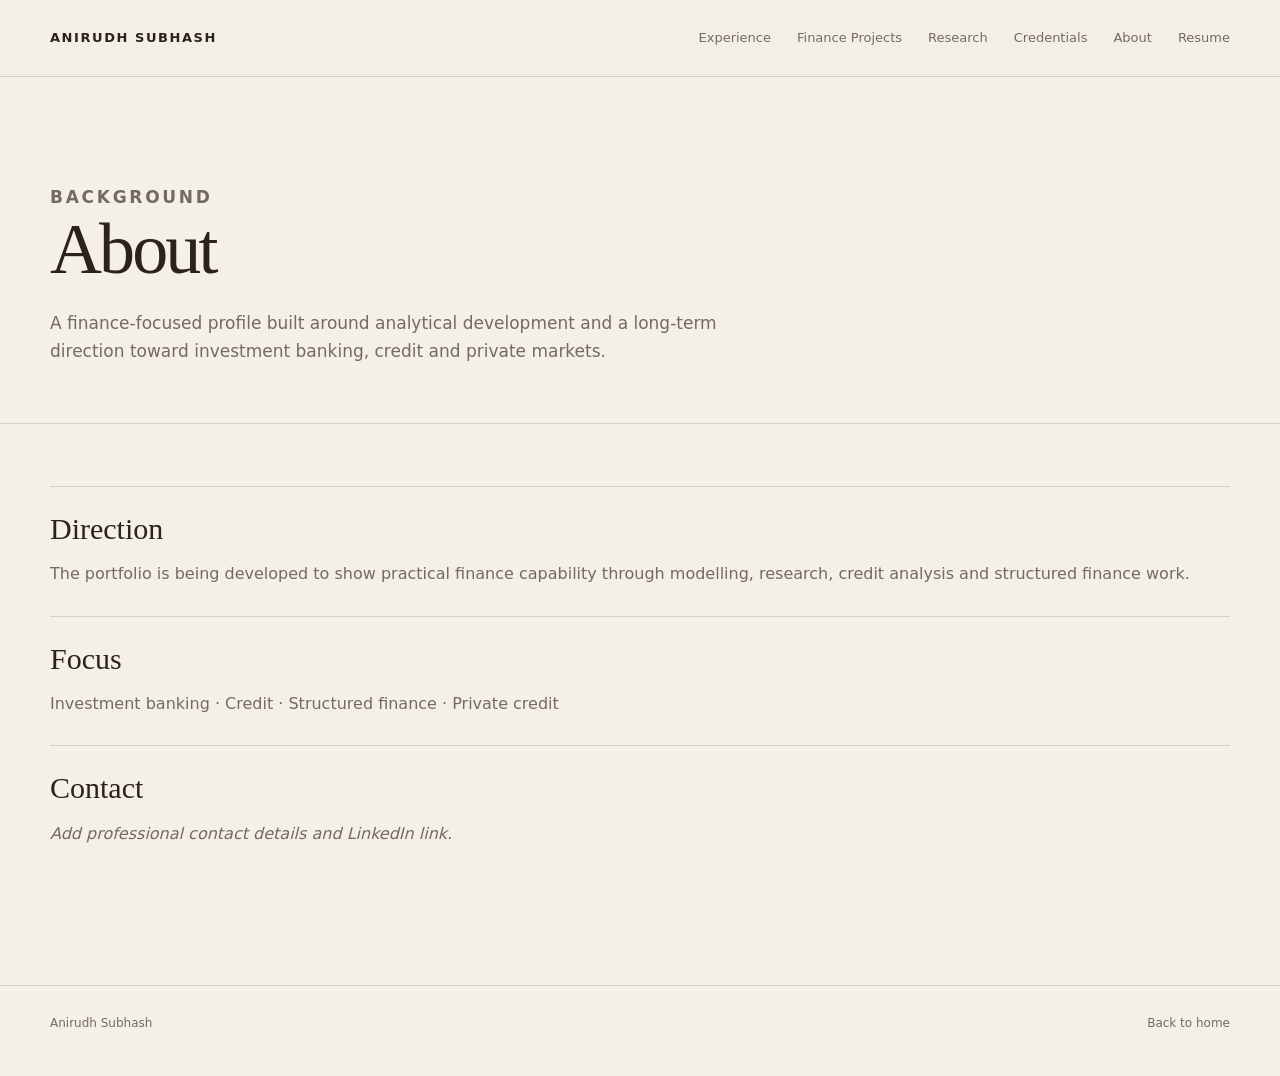
==== commit 8c47d98d: "Add files via upload" ====
--- a/about.html
+++ b/about.html
@@ -1,12 +1 @@
-<!doctype html>
-<html lang="en"><head><meta charset="utf-8"><meta name="viewport" content="width=device-width,initial-scale=1">
-<title>About — Anirudh Subhash</title><link rel="stylesheet" href="style.css"></head>
-<body><header class="site-header"><div class="container header-inner">
-<a class="brand" href="index.html">ANIRUDH SUBHASH</a><nav class="nav"><a class="" href="experience.html">Experience</a><a class="" href="finance-projects.html">Finance Projects</a><a class="" href="research.html">Research</a><a class="" href="credentials.html">Credentials</a><a class="active" href="about.html">About</a><a class="" href="resume.html">Resume</a></nav>
-</div></header><main><section class="page-hero"><div class="container"><p class="eyebrow">Background</p><h1>About</h1><p>A finance-focused profile built around analytical development and a long-term direction toward investment banking, credit and private markets.</p></div></section><section class="content"><div class="container">
-<div class="content-card"><h2>Direction</h2><p>The portfolio is being developed to show practical finance capability through modelling, research, credit analysis and structured finance work.</p></div>
-<div class="content-card"><h2>Focus</h2><p>Investment banking · Credit · Structured finance · Private credit</p></div>
-<div class="content-card"><h2>Contact</h2><p class="placeholder">Add professional contact details and LinkedIn link.</p></div>
-</div></section></main>
-<footer class="footer"><div class="container footer-inner"><span>Anirudh Subhash</span><span>Mumbai, India → International Finance</span></div></footer>
-</body></html>+<!doctype html><html lang="en"><head><meta charset="utf-8"><meta name="viewport" content="width=device-width,initial-scale=1"><title>About — Anirudh Subhash</title><link rel="stylesheet" href="style.css"></head><body><header class="site-header"><div class="container header-inner"><a class="brand" href="index.html">Anirudh Subhash</a><nav class="nav"><a href="experience.html">Experience</a><a href="finance-projects.html">Finance Projects</a><a href="research.html">Research</a><a href="credentials.html">Credentials</a><a href="about.html">About</a><a href="resume.html">Resume</a></nav></div></header><main><section class="page-hero"><div class="container"><p class="eyebrow">Background</p><h1>About</h1><p>A finance-focused profile built around analytical development and a long-term direction toward investment banking, credit and private markets.</p></div></section><section class="content"><div class="container"><div class="content-card"><h2>Direction</h2><p>The portfolio is being developed to show practical finance capability through modelling, research, credit analysis and structured finance work.</p></div><div class="content-card"><h2>Focus</h2><p>Investment banking · Credit · Structured finance · Private credit</p></div><div class="content-card"><h2>Contact</h2><p class="placeholder">Add professional contact details and LinkedIn link.</p></div></div></section></main><footer class="footer"><div class="container footer-inner"><span>Anirudh Subhash</span><a href="index.html">Back to home</a></div></footer></body></html>
--- a/style.css
+++ b/style.css
@@ -1,90 +1 @@
-
-:root{
-  --espresso:#24170f;
-  --brown:#8B4513;
-  --sienna:#A0522D;
-  --tan:#D2B48C;
-  --khaki:#C19A6B;
-  --orange:#CD853F;
-  --cream:#F7F1E8;
-  --ivory:#FCF9F4;
-  --line:#D9CABB;
-  --muted:#6E6258;
-}
-
-*{box-sizing:border-box}
-html{scroll-behavior:smooth}
-body{margin:0;background:var(--cream);color:var(--espresso);font-family:Arial,Helvetica,sans-serif;line-height:1.55}
-a{color:inherit;text-decoration:none}
-.container{width:min(92vw,1400px);margin:auto}
-
-.site-header{height:64px;border-bottom:1px solid var(--line);background:rgba(247,241,232,.96);position:sticky;top:0;z-index:10}
-.header-inner{height:100%;display:flex;align-items:center;justify-content:space-between;gap:30px}
-.brand{font-size:19px;letter-spacing:.17em;font-weight:600;white-space:nowrap}
-.nav{display:flex;gap:34px;align-items:center}
-.nav a{font-family:Georgia,"Times New Roman",serif;font-size:15px;color:#4d4037;transition:opacity .2s}
-.nav a:hover,.nav a.active{opacity:.58}
-
-.hero{display:grid;grid-template-columns:1.05fr .95fr;gap:34px;padding:60px 0 28px;align-items:stretch}
-.hero-copy{padding:54px 18px 45px 14px}
-.rule{width:44px;height:2px;background:var(--sienna);margin-bottom:30px}
-.eyebrow{font-family:Georgia,"Times New Roman",serif;text-transform:uppercase;letter-spacing:.2em;font-size:13px;color:var(--sienna);margin:0 0 26px}
-.hero h1{font-family:Georgia,"Times New Roman",serif;font-weight:400;font-size:clamp(58px,7.3vw,104px);letter-spacing:-.055em;line-height:.93;margin:0}
-.location{font-family:Georgia,"Times New Roman",serif;font-size:24px;color:var(--sienna);margin:25px 0}
-.hero-description{font-family:Georgia,"Times New Roman",serif;color:#5d5148;font-size:18px;line-height:1.55;max-width:620px;margin:0}
-
-.architecture{
-  min-height:420px;position:relative;overflow:hidden;
-  background:
-    linear-gradient(90deg,transparent 0 13%,rgba(36,23,15,.18) 13% 17%,transparent 17% 32%,rgba(36,23,15,.26) 32% 37%,transparent 37% 52%,rgba(36,23,15,.14) 52% 56%,transparent 56% 78%,rgba(36,23,15,.2) 78% 84%,transparent 84%),
-    linear-gradient(135deg,#C19A6B 0%,#E2CCAA 45%,#8f6849 100%);
-}
-.architecture:after{content:"";position:absolute;inset:0;background:linear-gradient(115deg,transparent 0 48%,rgba(255,255,255,.25) 48% 55%,transparent 55%)}
-.arch-text{position:absolute;right:12%;top:38%;z-index:2;font-family:Georgia,"Times New Roman",serif;text-transform:uppercase;letter-spacing:.2em;font-size:14px;line-height:1.7}
-.arch-text:after{content:"";display:block;width:28px;height:1px;background:var(--espresso);margin-top:18px}
-
-.cards{display:grid;grid-template-columns:repeat(3,1fr);gap:20px;padding:0 0 78px}
-.card{min-height:190px;padding:28px 34px 25px;border:1px solid rgba(36,23,15,.16);display:flex;flex-direction:column;justify-content:space-between;transition:transform .2s,filter .2s}
-.card:hover{transform:translateY(-3px);filter:brightness(.98)}
-.card:nth-child(1){background:var(--brown);color:#fff9f1}
-.card:nth-child(2){background:var(--sienna);color:#fff9f1}
-.card:nth-child(3){background:var(--tan);color:var(--espresso)}
-.card:nth-child(4){background:var(--khaki);color:var(--espresso)}
-.card:nth-child(5){background:var(--orange);color:var(--espresso)}
-.card:nth-child(6){background:#77472f;color:#fff9f1}
-.card-top{display:flex;justify-content:space-between;align-items:flex-start}
-.card-icon{font-size:22px;line-height:1}
-.card h2{font-family:Georgia,"Times New Roman",serif;font-weight:400;font-size:30px;line-height:1.05;margin:20px 0 10px}
-.card p{font-family:Georgia,"Times New Roman",serif;font-size:16px;line-height:1.35;max-width:390px;margin:0}
-.card-bottom{display:flex;justify-content:space-between;align-items:flex-end;margin-top:22px}
-.card-line{width:46px;height:1px;background:currentColor}
-.card-arrow{font-size:25px;line-height:1}
-
-.footer{border-top:1px solid var(--line);padding:25px 0 35px;color:var(--muted);font-size:12px}
-.footer-inner{display:flex;justify-content:space-between;gap:20px}
-
-.page-hero{padding:78px 0 52px;border-bottom:1px solid var(--line)}
-.page-hero h1{font-family:Georgia,"Times New Roman",serif;font-weight:400;font-size:clamp(52px,7vw,88px);letter-spacing:-.05em;line-height:.95;margin:0}
-.page-hero p{font-family:Georgia,"Times New Roman",serif;max-width:720px;color:var(--muted);font-size:18px;margin:22px 0 0}
-.content{padding:55px 0 105px}
-.content-card{border-top:1px solid var(--line);padding:26px 0 30px;max-width:900px}
-.content-card h2,.project h2{font-family:Georgia,"Times New Roman",serif;font-weight:400;font-size:34px;margin:0 0 12px}
-.content-card p,.content-card li{color:var(--muted)}
-.content-card ul{padding-left:20px}
-.meta{font-size:11px;text-transform:uppercase;letter-spacing:.16em;color:var(--sienna);font-weight:700}
-.project{display:grid;grid-template-columns:250px 1fr;gap:45px;border-top:1px solid var(--line);padding:30px 0}
-.placeholder{color:var(--muted);font-style:italic}
-
-@media(max-width:900px){
-  .site-header{height:auto}.header-inner{padding:16px 0;align-items:flex-start;flex-direction:column}.nav{gap:12px 20px;flex-wrap:wrap}
-  .hero{grid-template-columns:1fr;padding-top:25px}.hero-copy{padding:40px 5px 25px}.architecture{min-height:300px}
-  .cards{grid-template-columns:1fr 1fr}
-}
-@media(max-width:620px){
-  .container{width:min(91vw,1400px)}
-  .nav{font-size:13px}.nav a{font-size:13px}
-  .hero h1{font-size:56px}.location{font-size:20px}.hero-description{font-size:17px}
-  .cards{grid-template-columns:1fr}.card{min-height:175px}
-  .project{grid-template-columns:1fr;gap:8px}
-  .footer-inner{flex-direction:column}
-}
+:root{--bg:#F4EFE7;--surface:#FAF7F1;--text:#2C211B;--muted:#756A60;--accent:#6B4A36;--border:#D9CFC3;--hover:#EDE3D7;--max:1180px}*{box-sizing:border-box}html{scroll-behavior:smooth}body{margin:0;background:var(--bg);color:var(--text);font-family:Inter,ui-sans-serif,system-ui,-apple-system,BlinkMacSystemFont,"Segoe UI",sans-serif;line-height:1.65}a{color:inherit;text-decoration:none}.container{width:min(calc(100% - 48px),var(--max));margin:0 auto}.site-header{border-bottom:1px solid var(--border);background:rgba(244,239,231,.92);position:sticky;top:0;z-index:20;backdrop-filter:blur(10px)}.header-inner{min-height:76px;display:flex;align-items:center;justify-content:space-between;gap:32px}.brand{font-size:13px;font-weight:700;letter-spacing:.12em;text-transform:uppercase;white-space:nowrap}.nav{display:flex;align-items:center;gap:26px;flex-wrap:wrap}.nav a{font-size:13px;color:var(--muted);transition:color .2s ease}.nav a:hover,.nav a.active{color:var(--text)}.hero{padding:108px 0 92px;max-width:900px}.eyebrow{margin:0 0 22px;font-size:11px;font-weight:700;letter-spacing:.16em;text-transform:uppercase;color:var(--accent)}h1,h2,h3{font-family:Georgia,"Times New Roman",serif;font-weight:400;line-height:1.08;margin:0}.hero h1{font-size:clamp(52px,8vw,86px);letter-spacing:-.045em}.hero .role{margin:22px 0 24px;font-family:Georgia,"Times New Roman",serif;font-size:clamp(22px,3vw,32px);color:var(--accent)}.hero p{max-width:720px;margin:0;color:var(--muted);font-size:17px;line-height:1.8}.section{padding:0 0 104px}.section-heading{margin-bottom:34px}.section-heading h2{font-size:42px;letter-spacing:-.025em}.section-heading p{max-width:680px;color:var(--muted);margin:14px 0 0}.area-grid{display:grid;grid-template-columns:repeat(2,minmax(0,1fr));gap:18px}.area-card{min-height:210px;padding:30px 32px;border:1px solid var(--border);background:var(--surface);display:flex;flex-direction:column;justify-content:space-between;transition:background .2s ease,border-color .2s ease,transform .2s ease}.area-card:hover{background:var(--hover);border-color:#C9BBAE;transform:translateY(-2px)}.area-card h3{font-size:30px}.area-card p{margin:12px 0 0;color:var(--muted);max-width:500px}.arrow{align-self:flex-end;font-size:22px;color:var(--accent);margin-top:24px}.page-hero{padding:86px 0 58px;border-bottom:1px solid var(--border)}.page-hero h1{font-size:clamp(46px,7vw,72px);letter-spacing:-.04em}.page-hero p{max-width:700px;color:var(--muted);font-size:17px;margin:20px 0 0}.content{padding:62px 0 110px}.content-grid{display:grid;grid-template-columns:repeat(2,minmax(0,1fr));gap:18px}.content-card{border-top:1px solid var(--border);padding:26px 0 12px}.content-card h2{font-size:30px;margin-bottom:12px}.content-card p,.content-card li{color:var(--muted)}.content-card ul{padding-left:20px}.meta{display:inline-block;font-size:11px;letter-spacing:.12em;text-transform:uppercase;color:var(--accent);font-weight:700;margin-bottom:12px}.project{border-top:1px solid var(--border);padding:32px 0;display:grid;grid-template-columns:220px 1fr;gap:44px}.project h2{font-size:32px}.project p{color:var(--muted);margin:0 0 10px}.placeholder{color:var(--muted);font-style:italic}.footer{border-top:1px solid var(--border);padding:28px 0 42px;color:var(--muted);font-size:12px}.footer-inner{display:flex;justify-content:space-between;gap:20px}@media(max-width:800px){.container{width:min(calc(100% - 32px),var(--max))}.header-inner{align-items:flex-start;padding:18px 0;flex-direction:column;gap:14px}.nav{gap:14px 18px}.hero{padding:72px 0 66px}.hero h1{font-size:56px}.area-grid,.content-grid{grid-template-columns:1fr}.area-card{min-height:185px}.project{grid-template-columns:1fr;gap:8px}.page-hero{padding:64px 0 44px}.footer-inner{flex-direction:column}}
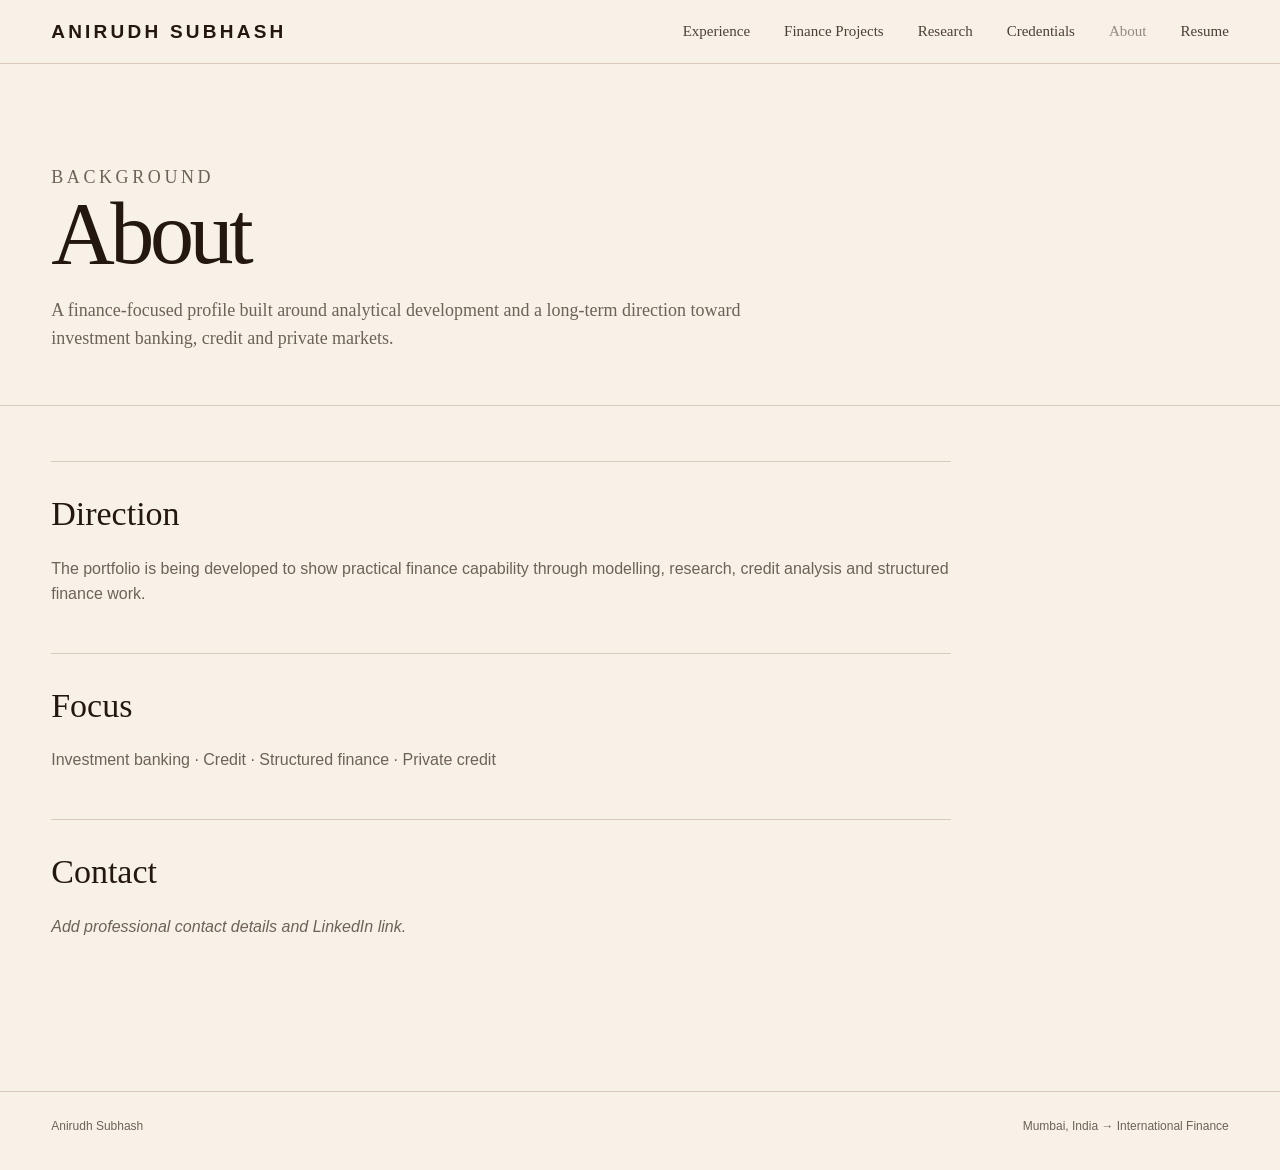
==== commit 5f846731: "Add files via upload" ====
--- a/about.html
+++ b/about.html
@@ -1 +1,12 @@
-<!doctype html><html lang="en"><head><meta charset="utf-8"><meta name="viewport" content="width=device-width,initial-scale=1"><title>About — Anirudh Subhash</title><link rel="stylesheet" href="style.css"></head><body><header class="site-header"><div class="container header-inner"><a class="brand" href="index.html">Anirudh Subhash</a><nav class="nav"><a href="experience.html">Experience</a><a href="finance-projects.html">Finance Projects</a><a href="research.html">Research</a><a href="credentials.html">Credentials</a><a href="about.html">About</a><a href="resume.html">Resume</a></nav></div></header><main><section class="page-hero"><div class="container"><p class="eyebrow">Background</p><h1>About</h1><p>A finance-focused profile built around analytical development and a long-term direction toward investment banking, credit and private markets.</p></div></section><section class="content"><div class="container"><div class="content-card"><h2>Direction</h2><p>The portfolio is being developed to show practical finance capability through modelling, research, credit analysis and structured finance work.</p></div><div class="content-card"><h2>Focus</h2><p>Investment banking · Credit · Structured finance · Private credit</p></div><div class="content-card"><h2>Contact</h2><p class="placeholder">Add professional contact details and LinkedIn link.</p></div></div></section></main><footer class="footer"><div class="container footer-inner"><span>Anirudh Subhash</span><a href="index.html">Back to home</a></div></footer></body></html>+<!doctype html>
+<html lang="en"><head><meta charset="utf-8"><meta name="viewport" content="width=device-width,initial-scale=1">
+<title>About — Anirudh Subhash</title><link rel="stylesheet" href="style.css"></head>
+<body><header class="site-header"><div class="container header-inner">
+<a class="brand" href="index.html">ANIRUDH SUBHASH</a><nav class="nav"><a class="" href="experience.html">Experience</a><a class="" href="finance-projects.html">Finance Projects</a><a class="" href="research.html">Research</a><a class="" href="credentials.html">Credentials</a><a class="active" href="about.html">About</a><a class="" href="resume.html">Resume</a></nav>
+</div></header><main><section class="page-hero"><div class="container"><p class="eyebrow">Background</p><h1>About</h1><p>A finance-focused profile built around analytical development and a long-term direction toward investment banking, credit and private markets.</p></div></section><section class="content"><div class="container">
+<div class="content-card"><h2>Direction</h2><p>The portfolio is being developed to show practical finance capability through modelling, research, credit analysis and structured finance work.</p></div>
+<div class="content-card"><h2>Focus</h2><p>Investment banking · Credit · Structured finance · Private credit</p></div>
+<div class="content-card"><h2>Contact</h2><p class="placeholder">Add professional contact details and LinkedIn link.</p></div>
+</div></section></main>
+<footer class="footer"><div class="container footer-inner"><span>Anirudh Subhash</span><span>Mumbai, India → International Finance</span></div></footer>
+</body></html>
--- a/style.css
+++ b/style.css
@@ -1 +1,98 @@
-:root{--bg:#F4EFE7;--surface:#FAF7F1;--text:#2C211B;--muted:#756A60;--accent:#6B4A36;--border:#D9CFC3;--hover:#EDE3D7;--max:1180px}*{box-sizing:border-box}html{scroll-behavior:smooth}body{margin:0;background:var(--bg);color:var(--text);font-family:Inter,ui-sans-serif,system-ui,-apple-system,BlinkMacSystemFont,"Segoe UI",sans-serif;line-height:1.65}a{color:inherit;text-decoration:none}.container{width:min(calc(100% - 48px),var(--max));margin:0 auto}.site-header{border-bottom:1px solid var(--border);background:rgba(244,239,231,.92);position:sticky;top:0;z-index:20;backdrop-filter:blur(10px)}.header-inner{min-height:76px;display:flex;align-items:center;justify-content:space-between;gap:32px}.brand{font-size:13px;font-weight:700;letter-spacing:.12em;text-transform:uppercase;white-space:nowrap}.nav{display:flex;align-items:center;gap:26px;flex-wrap:wrap}.nav a{font-size:13px;color:var(--muted);transition:color .2s ease}.nav a:hover,.nav a.active{color:var(--text)}.hero{padding:108px 0 92px;max-width:900px}.eyebrow{margin:0 0 22px;font-size:11px;font-weight:700;letter-spacing:.16em;text-transform:uppercase;color:var(--accent)}h1,h2,h3{font-family:Georgia,"Times New Roman",serif;font-weight:400;line-height:1.08;margin:0}.hero h1{font-size:clamp(52px,8vw,86px);letter-spacing:-.045em}.hero .role{margin:22px 0 24px;font-family:Georgia,"Times New Roman",serif;font-size:clamp(22px,3vw,32px);color:var(--accent)}.hero p{max-width:720px;margin:0;color:var(--muted);font-size:17px;line-height:1.8}.section{padding:0 0 104px}.section-heading{margin-bottom:34px}.section-heading h2{font-size:42px;letter-spacing:-.025em}.section-heading p{max-width:680px;color:var(--muted);margin:14px 0 0}.area-grid{display:grid;grid-template-columns:repeat(2,minmax(0,1fr));gap:18px}.area-card{min-height:210px;padding:30px 32px;border:1px solid var(--border);background:var(--surface);display:flex;flex-direction:column;justify-content:space-between;transition:background .2s ease,border-color .2s ease,transform .2s ease}.area-card:hover{background:var(--hover);border-color:#C9BBAE;transform:translateY(-2px)}.area-card h3{font-size:30px}.area-card p{margin:12px 0 0;color:var(--muted);max-width:500px}.arrow{align-self:flex-end;font-size:22px;color:var(--accent);margin-top:24px}.page-hero{padding:86px 0 58px;border-bottom:1px solid var(--border)}.page-hero h1{font-size:clamp(46px,7vw,72px);letter-spacing:-.04em}.page-hero p{max-width:700px;color:var(--muted);font-size:17px;margin:20px 0 0}.content{padding:62px 0 110px}.content-grid{display:grid;grid-template-columns:repeat(2,minmax(0,1fr));gap:18px}.content-card{border-top:1px solid var(--border);padding:26px 0 12px}.content-card h2{font-size:30px;margin-bottom:12px}.content-card p,.content-card li{color:var(--muted)}.content-card ul{padding-left:20px}.meta{display:inline-block;font-size:11px;letter-spacing:.12em;text-transform:uppercase;color:var(--accent);font-weight:700;margin-bottom:12px}.project{border-top:1px solid var(--border);padding:32px 0;display:grid;grid-template-columns:220px 1fr;gap:44px}.project h2{font-size:32px}.project p{color:var(--muted);margin:0 0 10px}.placeholder{color:var(--muted);font-style:italic}.footer{border-top:1px solid var(--border);padding:28px 0 42px;color:var(--muted);font-size:12px}.footer-inner{display:flex;justify-content:space-between;gap:20px}@media(max-width:800px){.container{width:min(calc(100% - 32px),var(--max))}.header-inner{align-items:flex-start;padding:18px 0;flex-direction:column;gap:14px}.nav{gap:14px 18px}.hero{padding:72px 0 66px}.hero h1{font-size:56px}.area-grid,.content-grid{grid-template-columns:1fr}.area-card{min-height:185px}.project{grid-template-columns:1fr;gap:8px}.page-hero{padding:64px 0 44px}.footer-inner{flex-direction:column}}
+
+:root{
+  --espresso:#24170f;
+  --brown:#8B4513;
+  --sienna:#A0522D;
+  --tan:#D2B48C;
+  --khaki:#C19A6B;
+  --orange:#CD853F;
+  --cream:#F7F1E8;
+  --ivory:#FCF9F4;
+  --line:#D9CABB;
+  --muted:#6E6258;
+}
+
+*{box-sizing:border-box}
+html{scroll-behavior:smooth}
+body{margin:0;background:var(--cream);color:var(--espresso);font-family:Arial,Helvetica,sans-serif;line-height:1.55}
+a{color:inherit;text-decoration:none}
+.container{width:min(92vw,1400px);margin:auto}
+
+.site-header{height:64px;border-bottom:1px solid var(--line);background:rgba(247,241,232,.96);position:sticky;top:0;z-index:10}
+.header-inner{height:100%;display:flex;align-items:center;justify-content:space-between;gap:30px}
+.brand{font-size:19px;letter-spacing:.17em;font-weight:600;white-space:nowrap}
+.nav{display:flex;gap:34px;align-items:center}
+.nav a{font-family:Georgia,"Times New Roman",serif;font-size:15px;color:#4d4037;transition:opacity .2s}
+.nav a:hover,.nav a.active{opacity:.58}
+
+.hero{display:grid;grid-template-columns:1.05fr .95fr;gap:34px;padding:60px 0 28px;align-items:stretch}
+.hero-copy{padding:54px 18px 45px 14px}
+.rule{width:44px;height:2px;background:var(--sienna);margin-bottom:30px}
+.eyebrow{font-family:Georgia,"Times New Roman",serif;text-transform:uppercase;letter-spacing:.2em;font-size:13px;color:var(--sienna);margin:0 0 26px}
+.hero h1{font-family:Georgia,"Times New Roman",serif;font-weight:400;font-size:clamp(58px,7.3vw,104px);letter-spacing:-.055em;line-height:.93;margin:0}
+.location{font-family:Georgia,"Times New Roman",serif;font-size:24px;color:var(--sienna);margin:25px 0}
+.hero-description{font-family:Georgia,"Times New Roman",serif;color:#5d5148;font-size:18px;line-height:1.55;max-width:620px;margin:0}
+
+.architecture{
+  min-height:420px;position:relative;overflow:hidden;
+  background:
+    linear-gradient(90deg,transparent 0 13%,rgba(36,23,15,.18) 13% 17%,transparent 17% 32%,rgba(36,23,15,.26) 32% 37%,transparent 37% 52%,rgba(36,23,15,.14) 52% 56%,transparent 56% 78%,rgba(36,23,15,.2) 78% 84%,transparent 84%),
+    linear-gradient(135deg,#C19A6B 0%,#E2CCAA 45%,#8f6849 100%);
+}
+.architecture:after{content:"";position:absolute;inset:0;background:linear-gradient(115deg,transparent 0 48%,rgba(255,255,255,.25) 48% 55%,transparent 55%)}
+.arch-text{position:absolute;right:12%;top:38%;z-index:2;font-family:Georgia,"Times New Roman",serif;text-transform:uppercase;letter-spacing:.2em;font-size:14px;line-height:1.7}
+.arch-text:after{content:"";display:block;width:28px;height:1px;background:var(--espresso);margin-top:18px}
+
+.cards{display:grid;grid-template-columns:repeat(3,1fr);gap:20px;padding:0 0 78px}
+.card{min-height:190px;padding:28px 34px 25px;border:1px solid rgba(36,23,15,.16);display:flex;flex-direction:column;justify-content:space-between;transition:transform .2s,filter .2s}
+.card:hover{transform:translateY(-3px);filter:brightness(.98)}
+.card:nth-child(1){background:var(--brown);color:#fff9f1}
+.card:nth-child(2){background:var(--sienna);color:#fff9f1}
+.card:nth-child(3){background:var(--tan);color:var(--espresso)}
+.card:nth-child(4){background:var(--khaki);color:var(--espresso)}
+.card:nth-child(5){background:var(--orange);color:var(--espresso)}
+.card:nth-child(6){background:#77472f;color:#fff9f1}
+.card-top{display:flex;justify-content:space-between;align-items:flex-start}
+.card-icon{font-size:22px;line-height:1}
+.card h2{font-family:Georgia,"Times New Roman",serif;font-weight:400;font-size:30px;line-height:1.05;margin:20px 0 10px}
+.card p{font-family:Georgia,"Times New Roman",serif;font-size:16px;line-height:1.35;max-width:390px;margin:0}
+.card-bottom{display:flex;justify-content:space-between;align-items:flex-end;margin-top:22px}
+.card-line{width:46px;height:1px;background:currentColor}
+.card-arrow{font-size:25px;line-height:1}
+
+.footer{border-top:1px solid var(--line);padding:25px 0 35px;color:var(--muted);font-size:12px}
+.footer-inner{display:flex;justify-content:space-between;gap:20px}
+
+.page-hero{padding:78px 0 52px;border-bottom:1px solid var(--line)}
+.page-hero h1{font-family:Georgia,"Times New Roman",serif;font-weight:400;font-size:clamp(52px,7vw,88px);letter-spacing:-.05em;line-height:.95;margin:0}
+.page-hero p{font-family:Georgia,"Times New Roman",serif;max-width:720px;color:var(--muted);font-size:18px;margin:22px 0 0}
+.content{padding:55px 0 105px}
+.content-card{border-top:1px solid var(--line);padding:26px 0 30px;max-width:900px}
+.content-card h2,.project h2{font-family:Georgia,"Times New Roman",serif;font-weight:400;font-size:34px;margin:0 0 12px}
+.content-card p,.content-card li{color:var(--muted)}
+.content-card ul{padding-left:20px}
+.meta{font-size:11px;text-transform:uppercase;letter-spacing:.16em;color:var(--sienna);font-weight:700}
+.project{display:grid;grid-template-columns:250px 1fr;gap:45px;border-top:1px solid var(--line);padding:30px 0}
+.placeholder{color:var(--muted);font-style:italic}
+
+@media(max-width:900px){
+  .site-header{height:auto}.header-inner{padding:16px 0;align-items:flex-start;flex-direction:column}.nav{gap:12px 20px;flex-wrap:wrap}
+  .hero{grid-template-columns:1fr;padding-top:25px}.hero-copy{padding:40px 5px 25px}.architecture{min-height:300px}
+  .cards{grid-template-columns:1fr 1fr}
+}
+@media(max-width:620px){
+  .container{width:min(91vw,1400px)}
+  .nav{font-size:13px}.nav a{font-size:13px}
+  .hero h1{font-size:56px}.location{font-size:20px}.hero-description{font-size:17px}
+  .cards{grid-template-columns:1fr}.card{min-height:175px}
+  .project{grid-template-columns:1fr;gap:8px}
+  .footer-inner{flex-direction:column}
+}
+
+/* Final homepage refinements */
+.hero-description-second{margin-top:16px}
+.hero-links{display:flex;gap:30px;align-items:center;margin-top:30px}
+.hero-links a{font-family:Georgia,"Times New Roman",serif;font-size:16px;color:var(--sienna);border-bottom:1px solid rgba(160,82,45,.35);padding-bottom:4px}
+.hero-links a:hover{border-bottom-color:var(--sienna)}
+.hero-links span{margin-left:7px}
+@media(max-width:620px){.hero-links{gap:22px;flex-wrap:wrap}}
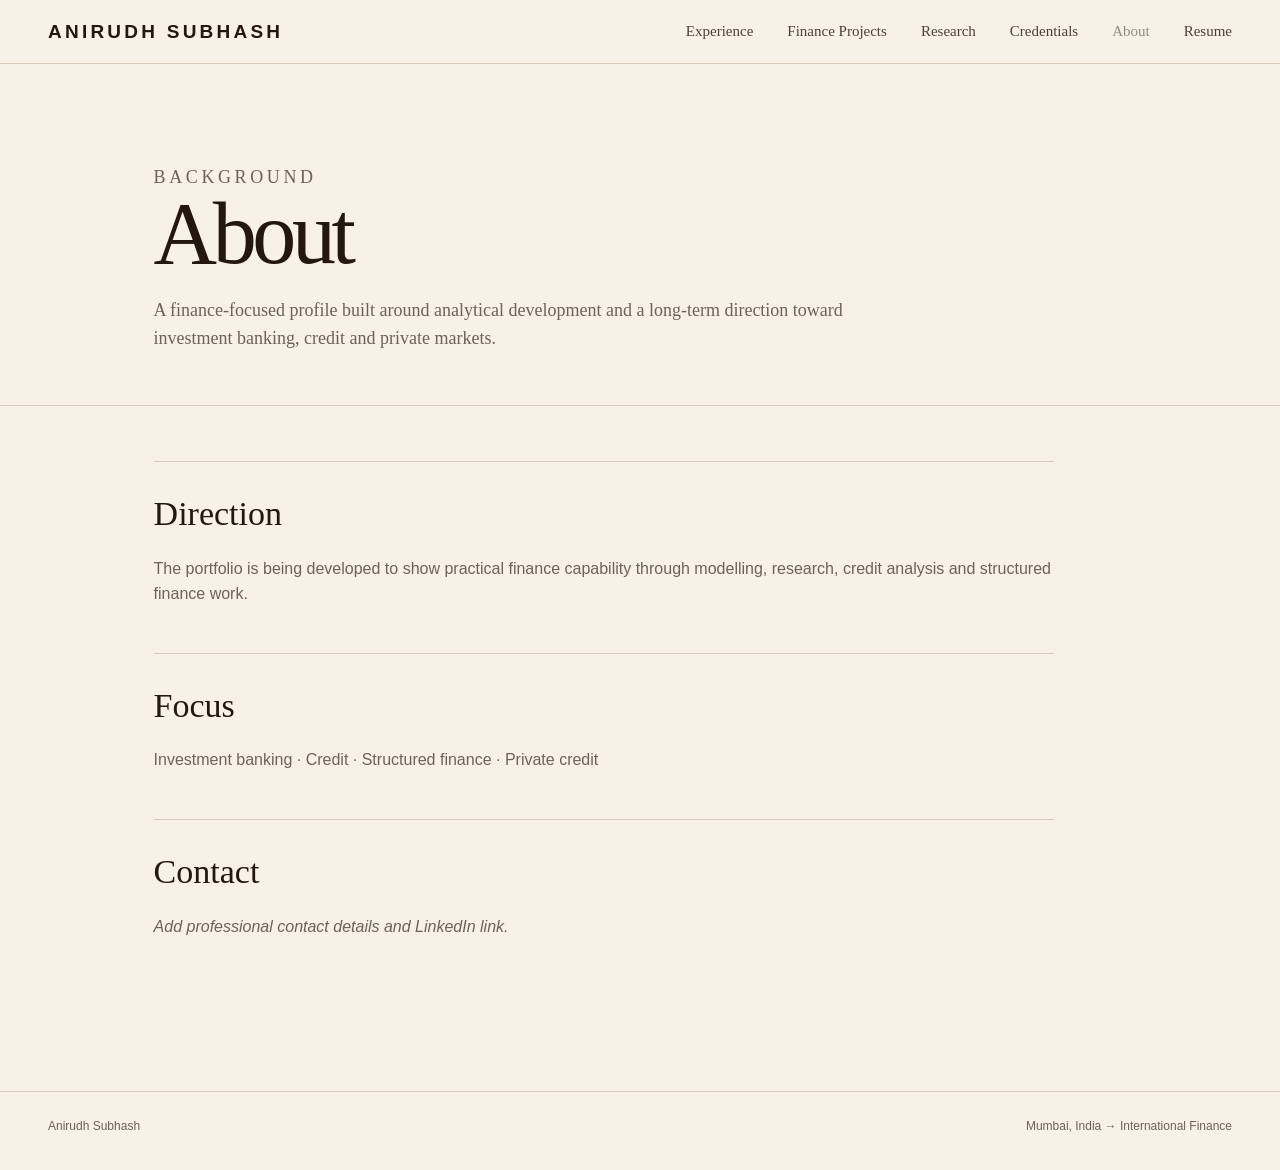
==== commit 530e0bf5: "about.html" ====
--- a/about.html
+++ b/about.html
@@ -9,4 +9,4 @@
 <div class="content-card"><h2>Contact</h2><p class="placeholder">Add professional contact details and LinkedIn link.</p></div>
 </div></section></main>
 <footer class="footer"><div class="container footer-inner"><span>Anirudh Subhash</span><span>Mumbai, India → International Finance</span></div></footer>
-</body></html>+</body></html> 
--- a/style.css
+++ b/style.css
@@ -16,7 +16,7 @@
 html{scroll-behavior:smooth}
 body{margin:0;background:var(--cream);color:var(--espresso);font-family:Arial,Helvetica,sans-serif;line-height:1.55}
 a{color:inherit;text-decoration:none}
-.container{width:min(92vw,1400px);margin:auto}
+.container{width:min(calc(100% - 96px),1400px);margin:auto}
 
 .site-header{height:64px;border-bottom:1px solid var(--line);background:rgba(247,241,232,.96);position:sticky;top:0;z-index:10}
 .header-inner{height:100%;display:flex;align-items:center;justify-content:space-between;gap:30px}
@@ -76,12 +76,14 @@
 .placeholder{color:var(--muted);font-style:italic}
 
 @media(max-width:900px){
+  .container{width:min(calc(100% - 64px),1400px)}
+  .container{width:min(calc(100% - 64px),1400px)}
   .site-header{height:auto}.header-inner{padding:16px 0;align-items:flex-start;flex-direction:column}.nav{gap:12px 20px;flex-wrap:wrap}
   .hero{grid-template-columns:1fr;padding-top:25px}.hero-copy{padding:40px 5px 25px}.architecture{min-height:300px}
   .cards{grid-template-columns:1fr 1fr}
 }
 @media(max-width:620px){
-  .container{width:min(91vw,1400px)}
+  .container{width:min(calc(100% - 36px),1400px)}
   .nav{font-size:13px}.nav a{font-size:13px}
   .hero h1{font-size:56px}.location{font-size:20px}.hero-description{font-size:17px}
   .cards{grid-template-columns:1fr}.card{min-height:175px}
@@ -96,3 +98,66 @@
 .hero-links a:hover{border-bottom-color:var(--sienna)}
 .hero-links span{margin-left:7px}
 @media(max-width:620px){.hero-links{gap:22px;flex-wrap:wrap}}
+
+/* Research page: clean editorial two-column layout */
+.research-grid{
+  display:grid;
+  grid-template-columns:repeat(2,minmax(0,1fr));
+  column-gap:24px;
+  row-gap:0;
+}
+.research-grid .content-card{
+  max-width:none;
+  min-height:220px;
+}
+@media(max-width:800px){
+  .research-grid{grid-template-columns:1fr}
+}
+
+/* Internal-page layout: generous left/right inset, matching the editorial reference. */
+.page-hero .container,
+.content .container{
+  width:min(82%,1200px);
+  margin-left:12%;
+  margin-right:auto;
+}
+
+/* Finance Projects: two options beside each other, like Research. */
+.finance-grid{
+  display:grid;
+  grid-template-columns:repeat(2,minmax(0,1fr));
+  column-gap:42px;
+  row-gap:0;
+}
+.finance-grid .project{
+  display:block;
+  padding:30px 0 34px;
+  min-height:210px;
+}
+.finance-grid .project h2{
+  margin-top:10px;
+}
+.finance-grid .project p{
+  margin-top:22px;
+}
+
+/* Keep the internal-page inset sensible on smaller screens. */
+@media(max-width:900px){
+  .page-hero .container,
+  .content .container{
+    width:min(calc(100% - 64px),1200px);
+    margin-left:32px;
+    margin-right:32px;
+  }
+  .finance-grid{
+    grid-template-columns:1fr;
+  }
+}
+@media(max-width:620px){
+  .page-hero .container,
+  .content .container{
+    width:calc(100% - 36px);
+    margin-left:18px;
+    margin-right:18px;
+  }
+}
